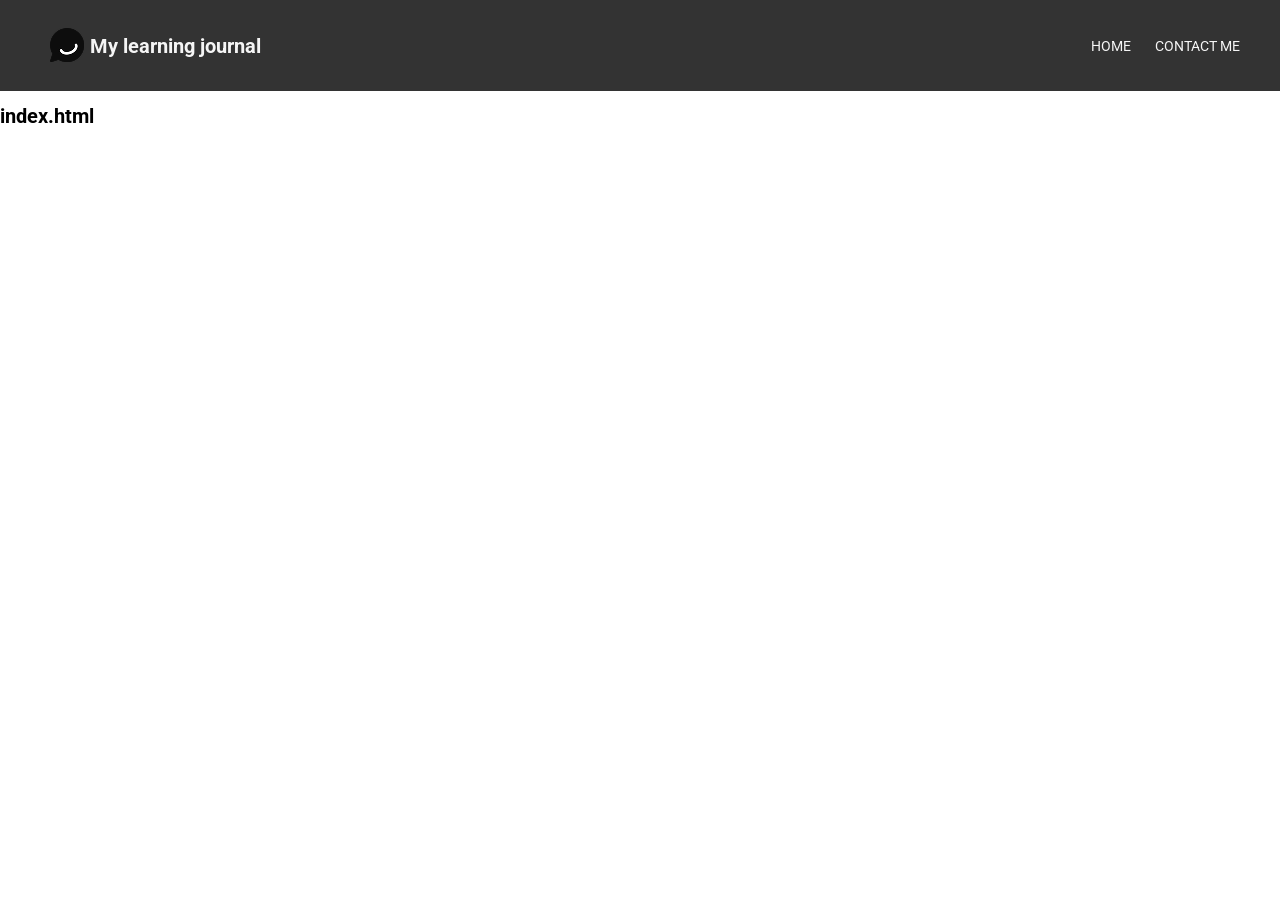
==== index.html @ 44b20f83 "Updated the HTML and CSS files, adding initial styling" ====
<html>
    <head>
        <title>My Learning Journal</title>
        <link rel="stylesheet" href="css/style.css">
        <meta name="viewport" content="width=device-width, initial-scale=1.0">
        <meta charset="UTF-8">
        <link rel="preconnect" href="https://fonts.googleapis.com">
        <link rel="preconnect" href="https://fonts.gstatic.com" crossorigin>
        <link href="https://fonts.googleapis.com/css2?family=Roboto:ital,wght@0,100..900;1,100..900&display=swap" rel="stylesheet">
    </head>
    <body>
        <header class="mainmenu sticky">
            <img src="images/speechbubble.png" class="logo" alt="speech-bubble-icon">
            <h1>My learning journal</h1>
            <ul>
                <li><a href="#">HOME</a></li>
                <li><a href="#">CONTACT ME</a></li>
            </ul>
        </header>
        <h1>index.html</h1>
    </body>
</html>
---- css/style.css ----
html, 
body {
    margin: 0;
    padding: 0;
    font-family: "Roboto", sans-serif;
}

header {
    background-color: #333;
    color: whitesmoke;
    padding: 20px 0;
    display: flex;
}

.logo{
    margin-left: 50px;
    margin-right: 5px;
}

h1{
    font-size: 20px;
}
.mainmenu {
    justify-content: space-between;
    align-items: center;
    z-index: 1000;
}

.mainmenu ul {
    margin-left: auto;
    padding-right: 30px;
    list-style: none;
}

.mainmenu ul li {
    display: inline-block;
}

.mainmenu ul li a {
    color: whitesmoke;
    text-decoration: none;
    padding: 0 10px;
    font-size: 14px;
}

.sticky{
    position: sticky;
    top: 0;
}
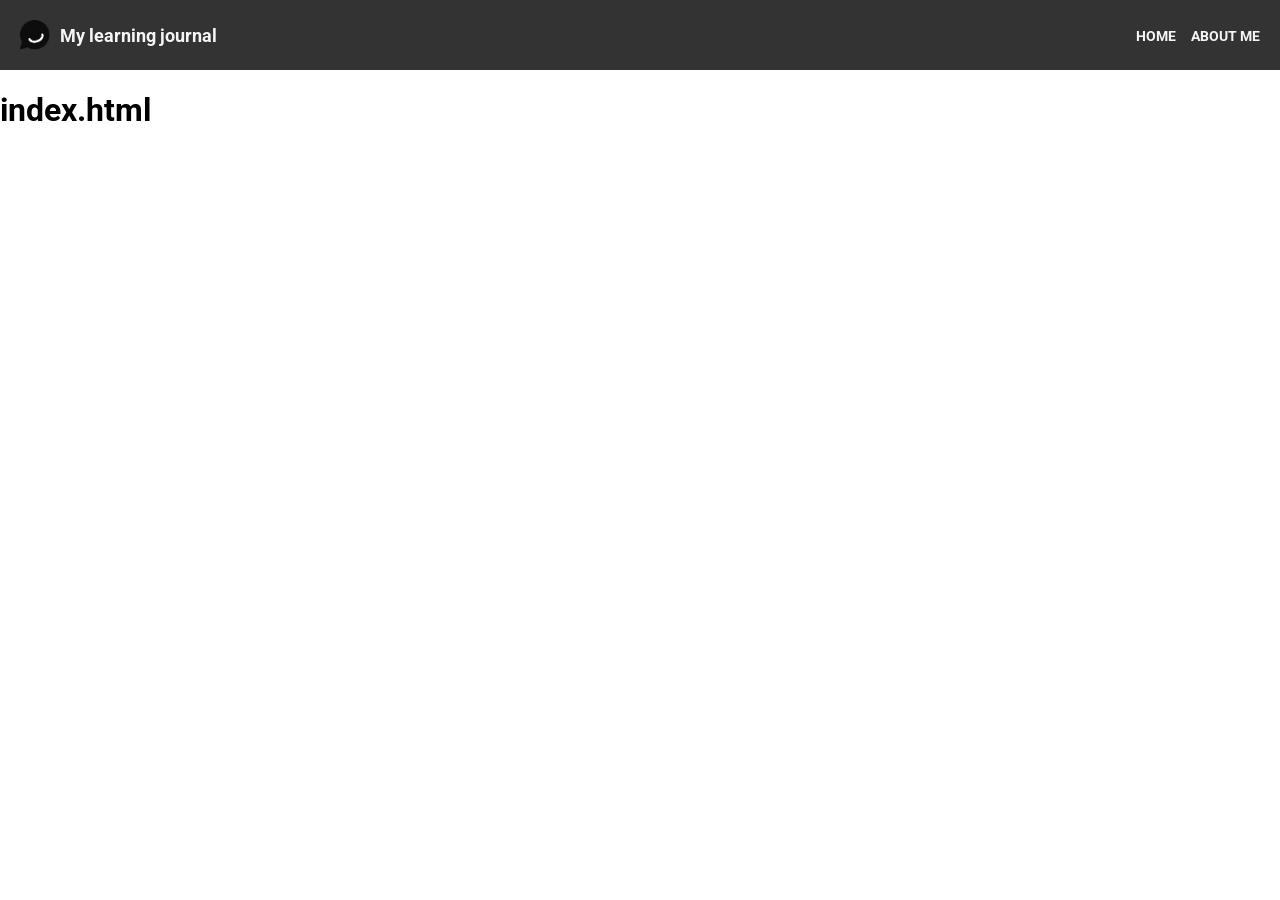
==== commit 54816693: "Updated the positioning of text in the header" ====
--- a/index.html
+++ b/index.html
@@ -10,13 +10,18 @@
     </head>
     <body>
         <header class="mainmenu sticky">
+        <div class="logo-container">
             <img src="images/speechbubble.png" class="logo" alt="speech-bubble-icon">
             <h1>My learning journal</h1>
-            <ul>
-                <li><a href="#">HOME</a></li>
-                <li><a href="#">CONTACT ME</a></li>
-            </ul>
+        </div>
+        <ul>
+            <li><a href="#">HOME</a></li>
+            <li><a href="#">ABOUT ME</a></li>
+        </ul>
         </header>
+        <main>
+
+        </main>
         <h1>index.html</h1>
     </body>
 </html>
--- a/css/style.css
+++ b/css/style.css
@@ -5,45 +5,43 @@
     font-family: "Roboto", sans-serif;
 }
 
-header {
-    background-color: #333;
-    color: whitesmoke;
-    padding: 20px 0;
-    display: flex;
+.mainmenu {
+  display: flex;
+  justify-content: space-between; 
+  align-items: center;
+  background-color: #333;
+  color: whitesmoke;
+  padding: 20px 20px;
+  flex-wrap: wrap; 
 }
 
-.logo{
-    margin-left: 50px;
-    margin-right: 5px;
+.logo-container {
+  display: flex;
+  align-items: center;
 }
 
-h1{
-    font-size: 20px;
+.logo {
+  margin-right: 10px;
+  width: 30px; 
+  height: auto;
 }
-.mainmenu {
-    justify-content: space-between;
-    align-items: center;
-    z-index: 1000;
+
+.mainmenu h1 {
+  font-size: 18px; 
+  margin: 0;
 }
 
 .mainmenu ul {
-    margin-left: auto;
-    padding-right: 30px;
-    list-style: none;
-}
-
-.mainmenu ul li {
-    display: inline-block;
+  display: flex;      
+  list-style: none;
+  margin: 0;
+  padding: 0;
+  gap: 15px;           
 }
 
 .mainmenu ul li a {
-    color: whitesmoke;
-    text-decoration: none;
-    padding: 0 10px;
-    font-size: 14px;
-}
-
-.sticky{
-    position: sticky;
-    top: 0;
-}
+  color: whitesmoke;
+  text-decoration: none;
+  font-size: 14px;
+  font-weight: bold;
+}
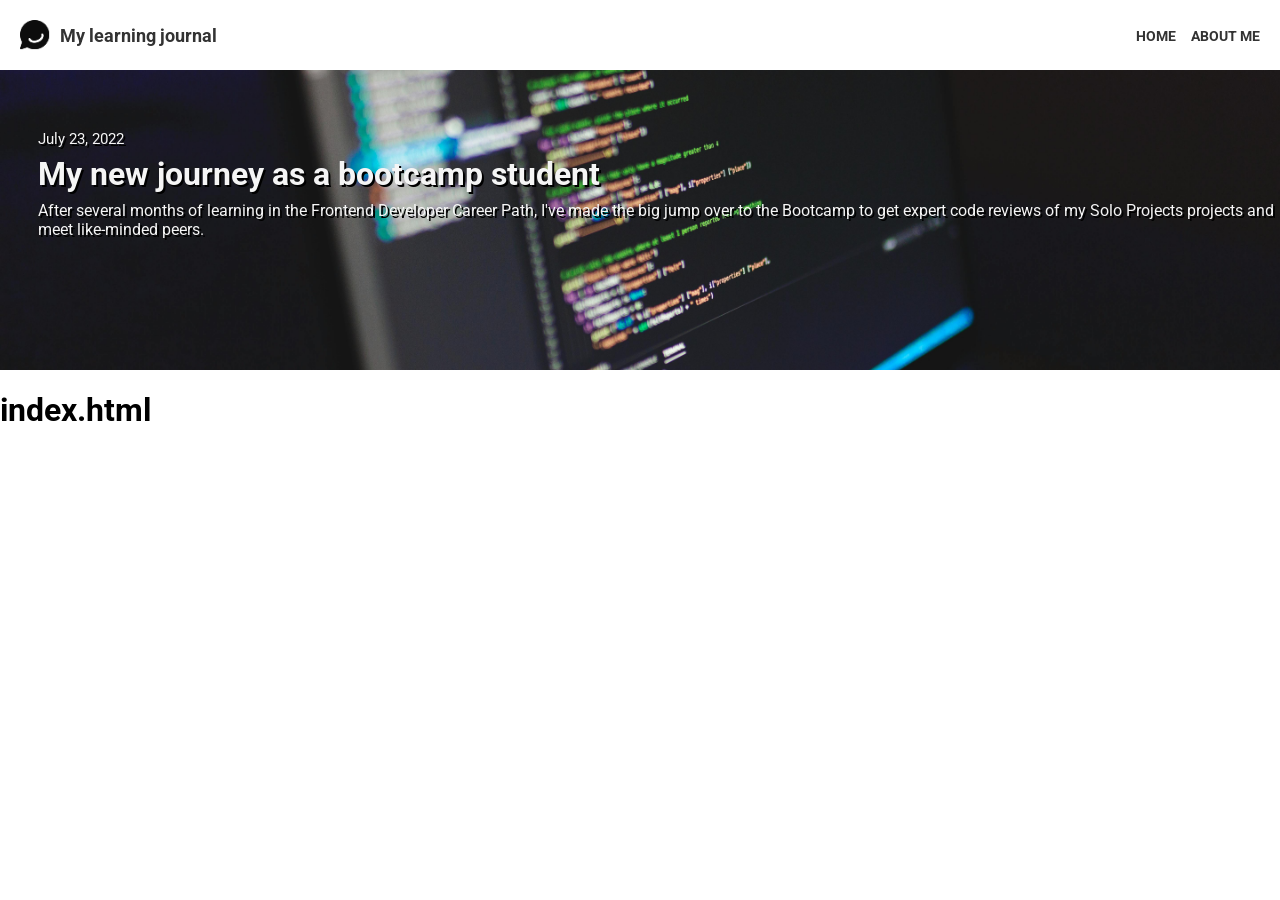
==== commit 63ba690e: "Added more styling to the page." ====
--- a/index.html
+++ b/index.html
@@ -10,16 +10,23 @@
     </head>
     <body>
         <header class="mainmenu sticky">
-        <div class="logo-container">
-            <img src="images/speechbubble.png" class="logo" alt="speech-bubble-icon">
-            <h1>My learning journal</h1>
-        </div>
+            <div class="logo-container">
+                <img src="images/speechbubble.png" class="logo" alt="speech-bubble-icon">
+                <h1>My learning journal</h1>
+            </div>
         <ul>
             <li><a href="#">HOME</a></li>
             <li><a href="#">ABOUT ME</a></li>
         </ul>
         </header>
         <main>
+            <div class="hero-image">
+                <div class="hero-text">
+                    <p class="date">July 23, 2022</p>
+                    <h1>My new journey as a bootcamp student</h1>
+                    <p>After several months of learning in the Frontend Developer Career Path, I've made the big jump over to the Bootcamp to get expert code reviews of my Solo Projects projects and meet like-minded peers.</p>
+                </div>
+            </div>
 
         </main>
         <h1>index.html</h1>
--- a/css/style.css
+++ b/css/style.css
@@ -9,8 +9,7 @@
   display: flex;
   justify-content: space-between; 
   align-items: center;
-  background-color: #333;
-  color: whitesmoke;
+  color: #333;
   padding: 20px 20px;
   flex-wrap: wrap; 
 }
@@ -29,6 +28,7 @@
 .mainmenu h1 {
   font-size: 18px; 
   margin: 0;
+  color: #333;
 }
 
 .mainmenu ul {
@@ -36,7 +36,8 @@
   list-style: none;
   margin: 0;
   padding: 0;
-  gap: 15px;           
+  gap: 15px;
+  color: #333;           
 }
 
 .mainmenu ul li a {
@@ -44,4 +45,43 @@
   text-decoration: none;
   font-size: 14px;
   font-weight: bold;
+  color: #333; 
+}
+
+.hero-image{
+    background-image: url("/images/hero-post.jpg");
+    background-size: cover;
+    background-position: center;
+    background-repeat: no-repeat;
+    position: relative;
+
+    height: 300px;
+}
+
+
+.hero-text{
+    position: absolute;
+    left: 3%;
+    top: 20%;
+    text-shadow: 2px 2px black;
+}
+
+.date{
+    font-size: 15px;
+    margin-bottom: 7px;
+}
+
+.hero-text h1,
+.hero-text p{
+    color: whitesmoke;
+    margin-top: 0;
+}
+
+.hero-text h1,
+.hero-text p:not(.date){
+    margin: 0;
+}
+
+.hero-text h1{
+    margin-bottom: 8px;
 }
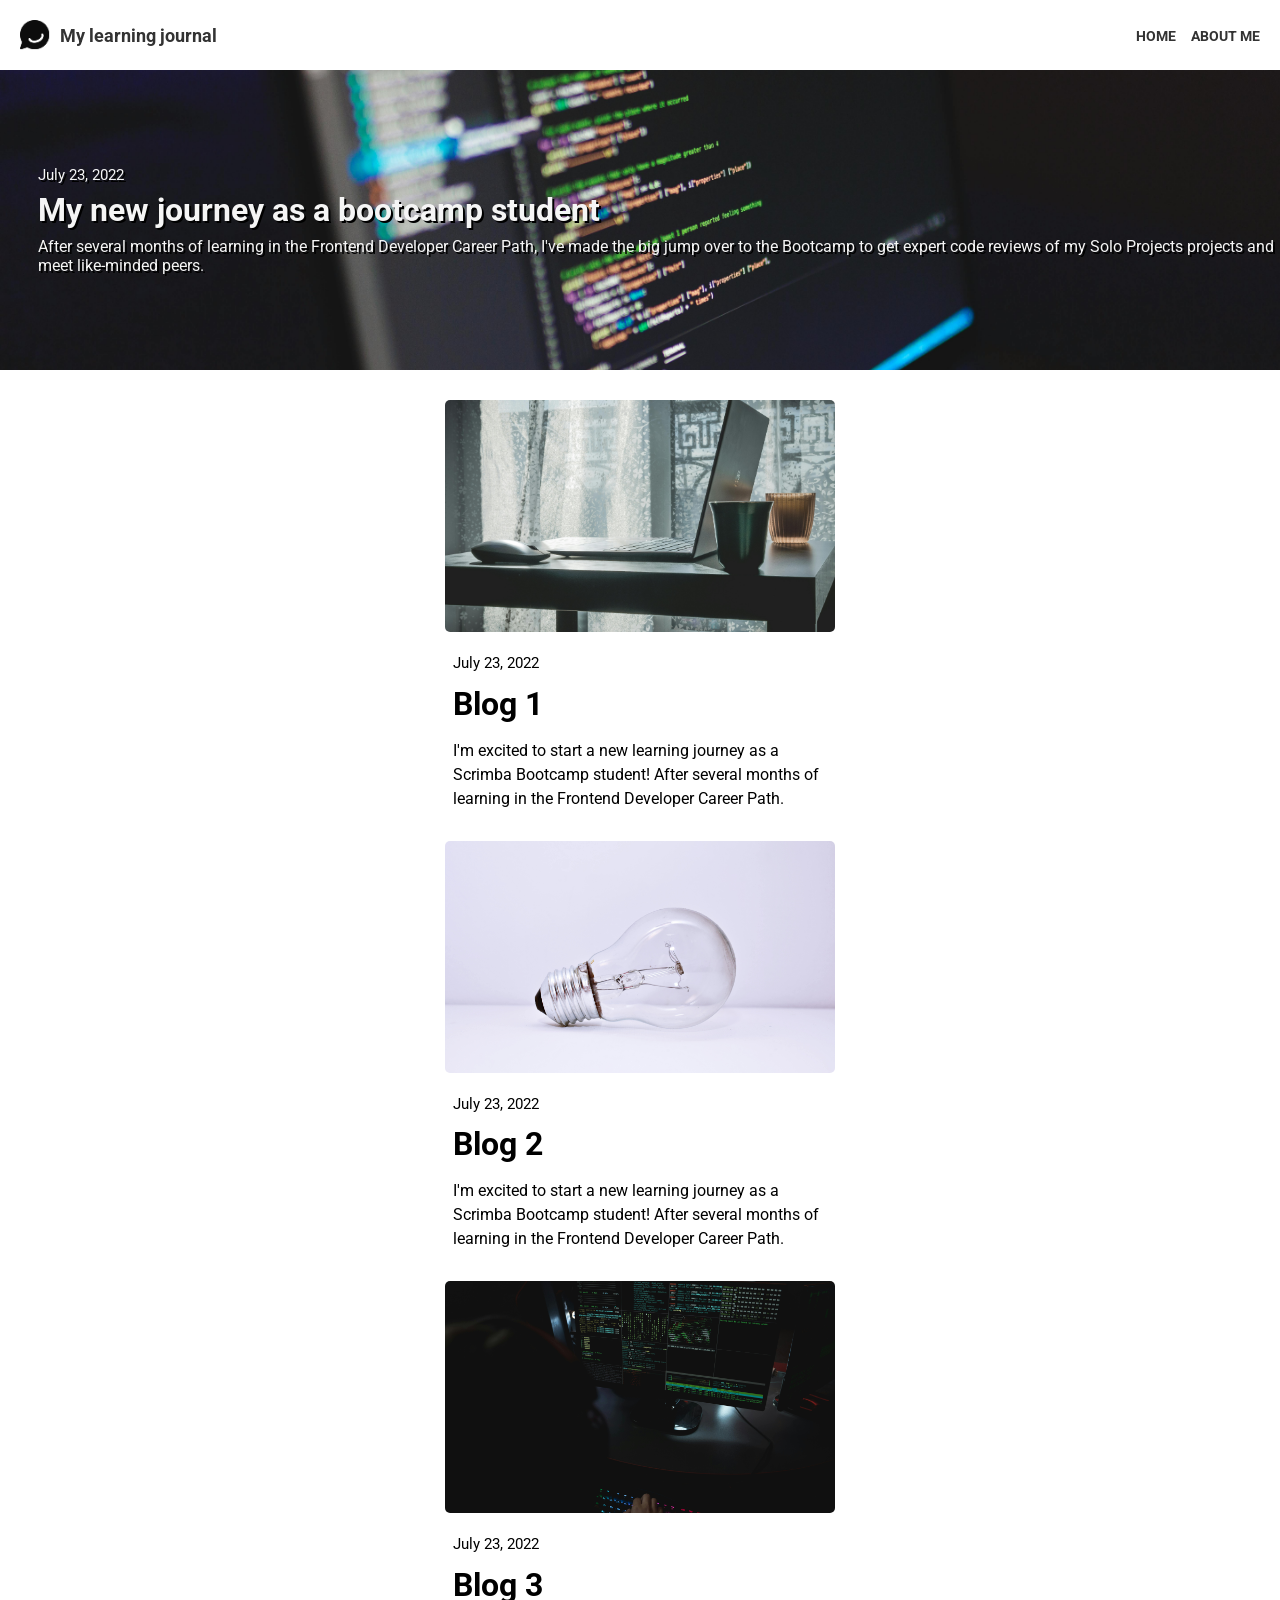
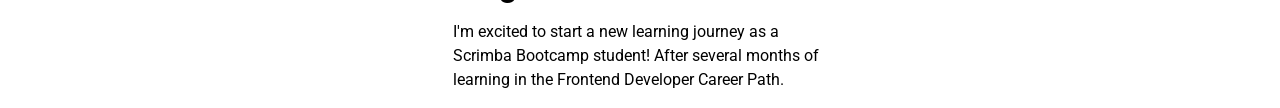
==== commit a8e29e60: "Added additional blog posts" ====
--- a/index.html
+++ b/index.html
@@ -28,7 +28,34 @@
                 </div>
             </div>
 
+            <div class="post-image-1">
+            </div>
+
+            <div class="post-text-1">
+                <p class="date">July 23, 2022</p>
+                <h1>Blog 1</h1>
+                <p>I'm excited to start a new learning journey as a Scrimba Bootcamp student! After several months of learning in the Frontend Developer Career Path.</p>
+            </div>
+
+            <div class="post-image-2">
+            </div>
+
+            <div class="post-text-2">
+                <p class="date">July 23, 2022</p>
+                <h1>Blog 2</h1>
+                <p>I'm excited to start a new learning journey as a Scrimba Bootcamp student! After several months of learning in the Frontend Developer Career Path.</p>
+            </div>
+
+            <div class="post-image-3">
+            </div>
+
+            <div class="post-text-3">
+                <p class="date">July 23, 2022</p>
+                <h1>Blog 3</h1>
+                <p>I'm excited to start a new learning journey as a Scrimba Bootcamp student! After several months of learning in the Frontend Developer Career Path.</p>
+            </div>
+
+
         </main>
-        <h1>index.html</h1>
     </body>
 </html>
--- a/css/style.css
+++ b/css/style.css
@@ -54,7 +54,6 @@
     background-position: center;
     background-repeat: no-repeat;
     position: relative;
-
     height: 300px;
 }
 
@@ -62,7 +61,7 @@
 .hero-text{
     position: absolute;
     left: 3%;
-    top: 20%;
+    top: 32%;
     text-shadow: 2px 2px black;
 }
 
@@ -84,4 +83,50 @@
 
 .hero-text h1{
     margin-bottom: 8px;
+}
+
+.post-image-1{
+    background-image: url("/images/post1.jpg");
+
+}
+
+.post-image-2{
+    background-image: url("/images/post2.jpg");
+}
+
+.post-image-3{
+    background-image: url("/images/post3.jpg");
+}
+
+.post-image-1,
+.post-image-2,
+.post-image-3{
+    background-size: cover;
+    background-position: center;
+    background-repeat: no-repeat;
+    height: 232px;
+    width: 390px;
+    margin-left: auto;
+    margin-right: auto;
+    margin-top: 30px;
+    border-radius: 5px;
+}
+
+.post-text-1,
+.post-text-2,
+.post-text-3 {
+    width: 374px;
+    margin: 20px auto 0 auto;
+}
+
+.post-text-1 h1,
+.post-text-2 h1,
+.post-text-3 h1 {
+    margin: 10px 0;
+}
+
+.post-text-1 p,
+.post-text-2 p,
+.post-text-3 p {
+    line-height: 1.5;
 }
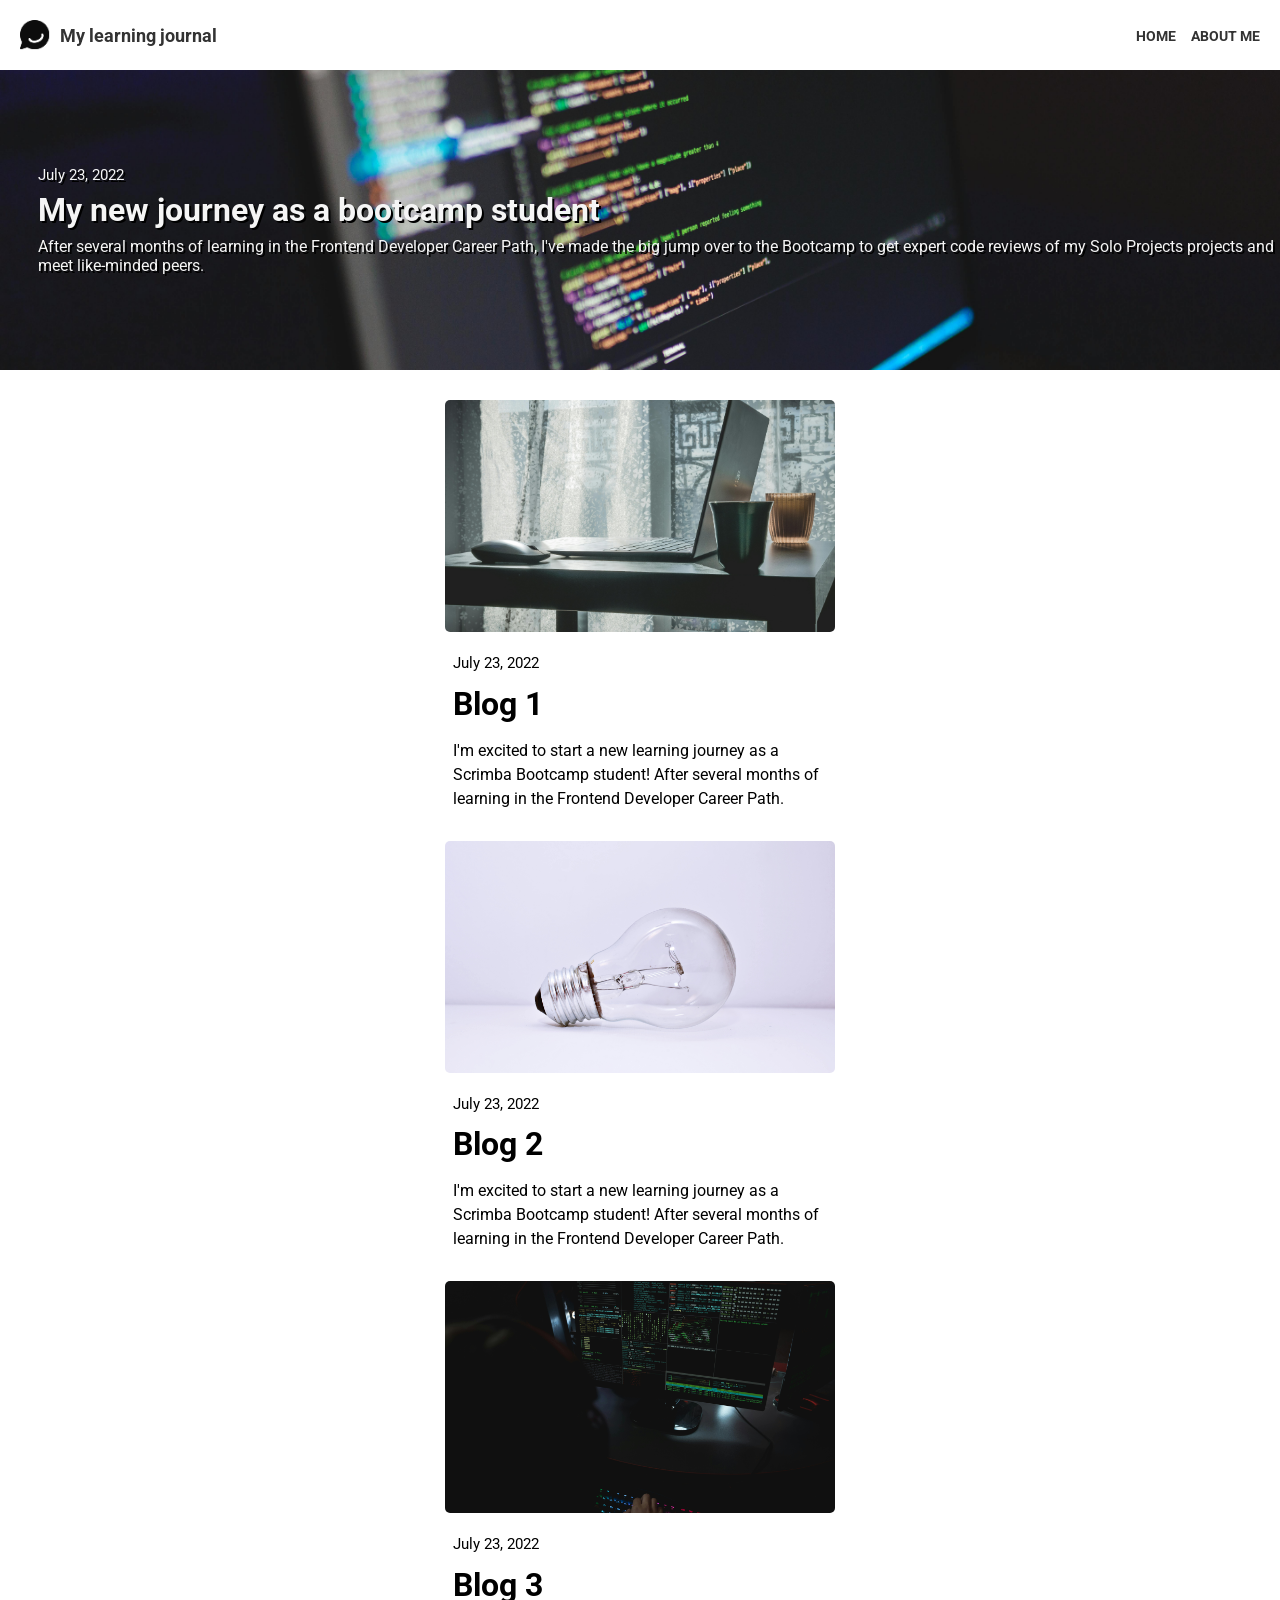
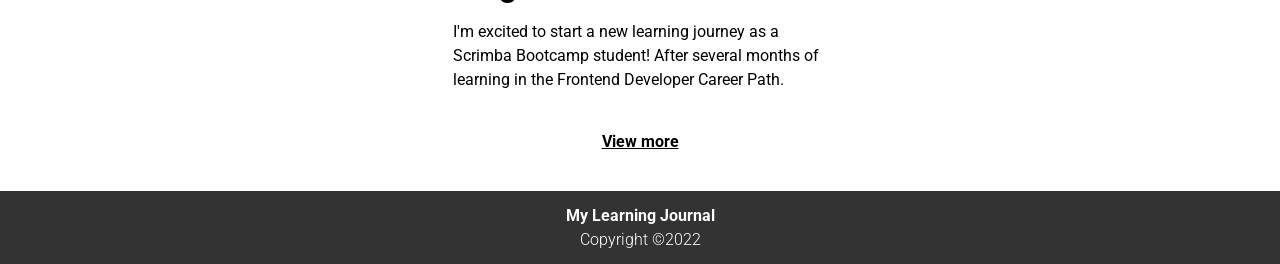
==== commit 16f96f2e: "Finished the front page." ====
--- a/index.html
+++ b/index.html
@@ -54,8 +54,11 @@
                 <h1>Blog 3</h1>
                 <p>I'm excited to start a new learning journey as a Scrimba Bootcamp student! After several months of learning in the Frontend Developer Career Path.</p>
             </div>
-
-
+        <p class="view-more">View more</p>
         </main>
+        <footer>
+            <p class="footer-bold">My Learning Journal</p>
+            <p class="footer-thin">Copyright ©2022</p>
+        </footer>
     </body>
 </html>
--- a/css/style.css
+++ b/css/style.css
@@ -129,4 +129,31 @@
 .post-text-2 p,
 .post-text-3 p {
     line-height: 1.5;
+}
+
+.view-more{
+    text-align: center;
+    font-weight: bold;
+    margin-top: 40px;
+    margin-bottom: 40px;
+    text-decoration: underline;
+}
+
+footer {
+    background-color: #333;
+    padding: 10px 0; 
+}
+
+footer p {
+    color: white;
+    text-align: center;
+    margin: 5px 0; 
+}
+
+.footer-bold {
+    font-weight: 700; 
+}
+
+.footer-thin {
+    font-weight: 300; 
 }
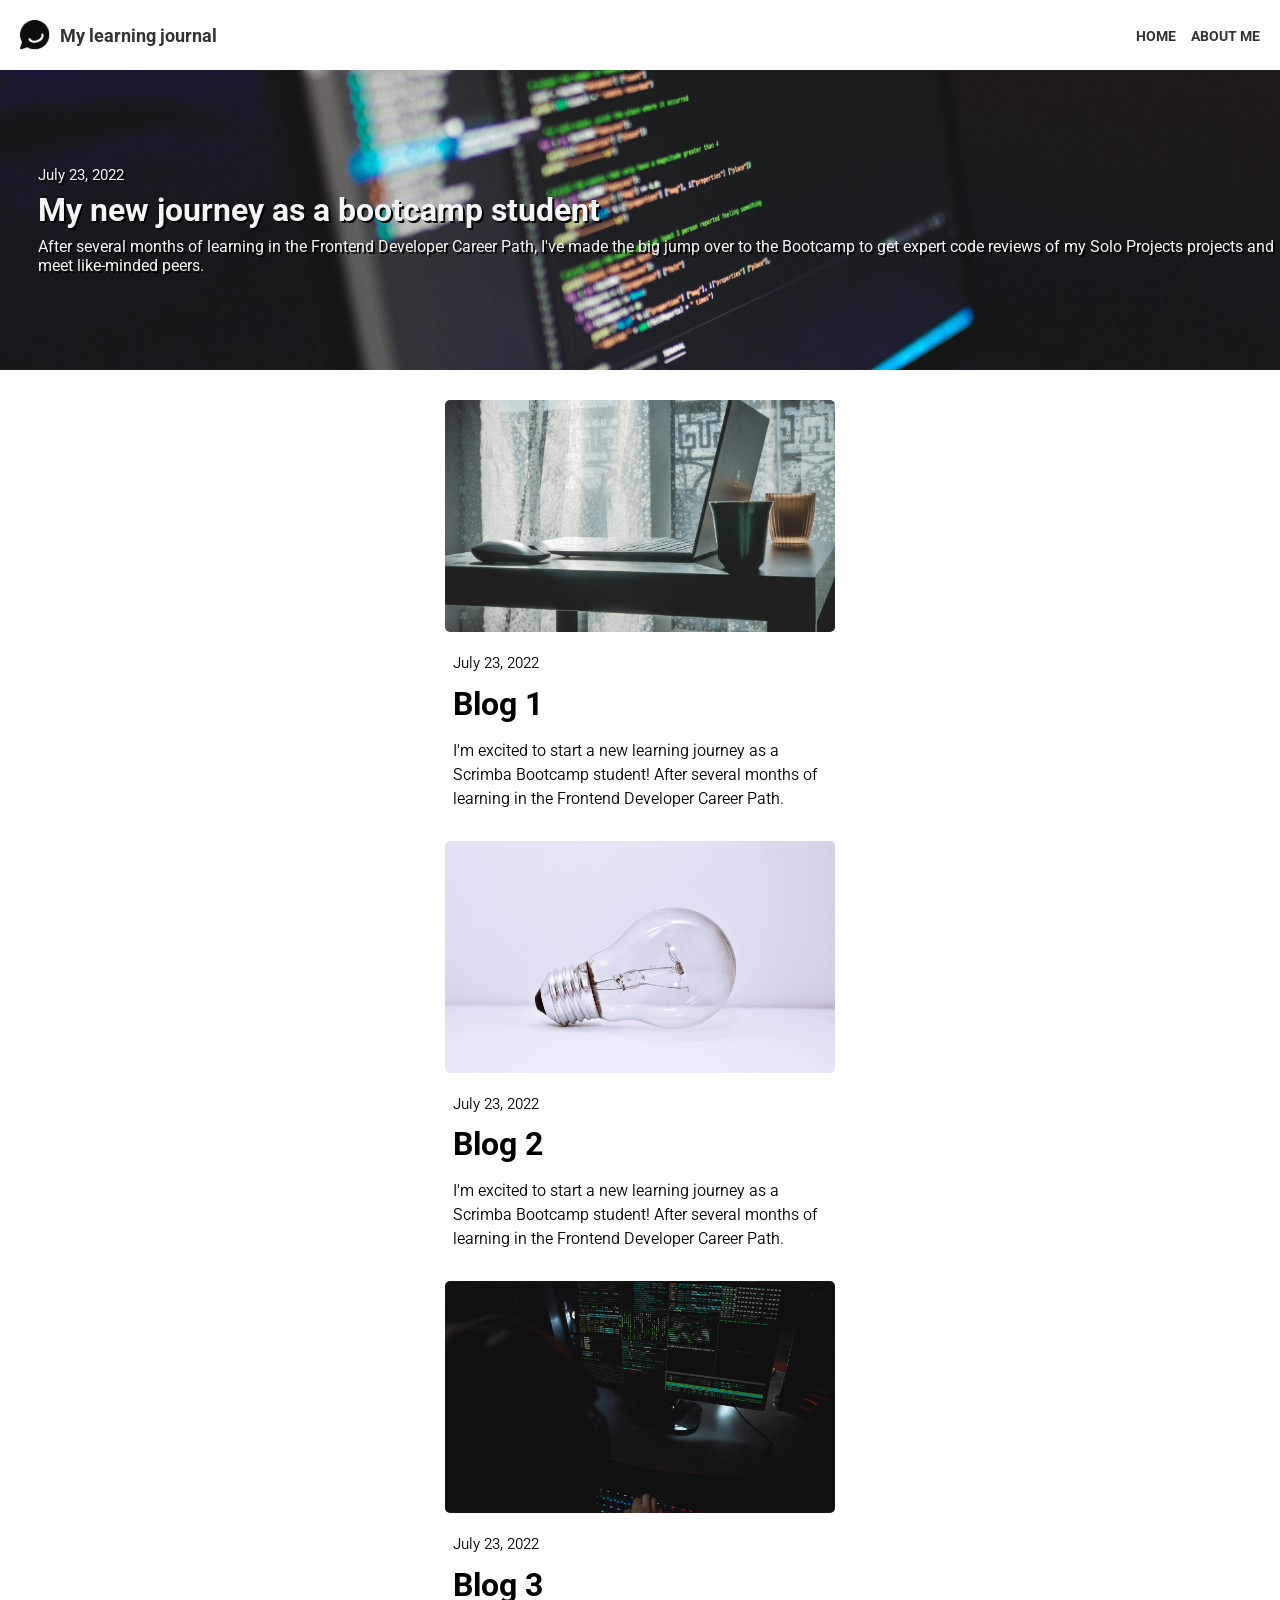
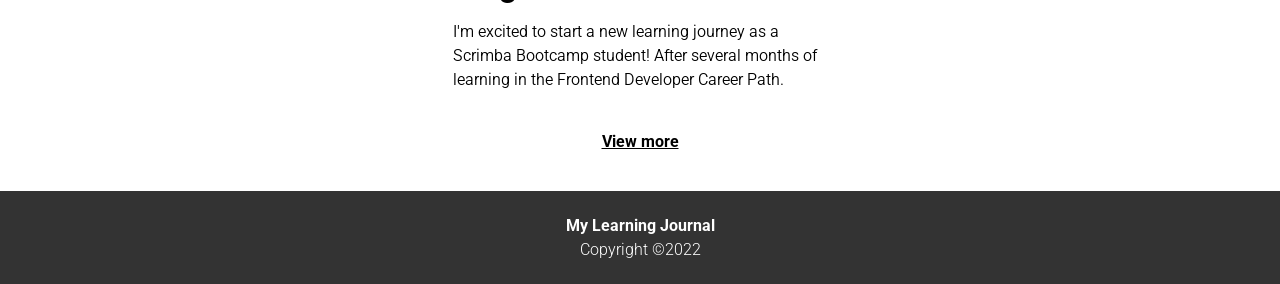
==== commit 6da375fd: "Finished the mobile design and added responsive units." ====
--- a/index.html
+++ b/index.html
@@ -15,18 +15,20 @@
                 <h1>My learning journal</h1>
             </div>
         <ul>
-            <li><a href="#">HOME</a></li>
-            <li><a href="#">ABOUT ME</a></li>
+            <li><a href="index.html">HOME</a></li>
+            <li><a href="about.html">ABOUT ME</a></li>
         </ul>
         </header>
         <main>
-            <div class="hero-image">
-                <div class="hero-text">
-                    <p class="date">July 23, 2022</p>
-                    <h1>My new journey as a bootcamp student</h1>
-                    <p>After several months of learning in the Frontend Developer Career Path, I've made the big jump over to the Bootcamp to get expert code reviews of my Solo Projects projects and meet like-minded peers.</p>
+            <a href="hero.html">
+                <div class="hero-image">
+                    <div class="hero-text">
+                        <p class="date">July 23, 2022</p>
+                        <h1>My new journey as a bootcamp student</h1>
+                        <p>After several months of learning in the Frontend Developer Career Path, I've made the big jump over to the Bootcamp to get expert code reviews of my Solo Projects projects and meet like-minded peers.</p>
+                    </div>
                 </div>
-            </div>
+            </a>
 
             <div class="post-image-1">
             </div>
--- a/css/style.css
+++ b/css/style.css
@@ -10,7 +10,7 @@
   justify-content: space-between; 
   align-items: center;
   color: #333;
-  padding: 20px 20px;
+  padding: 1.25rem 1.25rem;
   flex-wrap: wrap; 
 }
 
@@ -20,13 +20,13 @@
 }
 
 .logo {
-  margin-right: 10px;
-  width: 30px; 
+  margin-right: 0.625rem;
+  width: 1.875rem; 
   height: auto;
 }
 
 .mainmenu h1 {
-  font-size: 18px; 
+  font-size: 1.125rem; 
   margin: 0;
   color: #333;
 }
@@ -36,14 +36,14 @@
   list-style: none;
   margin: 0;
   padding: 0;
-  gap: 15px;
+  gap: 0.9375rem;
   color: #333;           
 }
 
 .mainmenu ul li a {
   color: whitesmoke;
   text-decoration: none;
-  font-size: 14px;
+  font-size: 0.875rem;
   font-weight: bold;
   color: #333; 
 }
@@ -54,7 +54,7 @@
     background-position: center;
     background-repeat: no-repeat;
     position: relative;
-    height: 300px;
+    height: 18.75rem;
 }
 
 
@@ -62,12 +62,12 @@
     position: absolute;
     left: 3%;
     top: 32%;
-    text-shadow: 2px 2px black;
+    text-shadow: 0.125rem 0.125rem black;
 }
 
 .date{
-    font-size: 15px;
-    margin-bottom: 7px;
+    font-size: 0.9375rem;
+    margin-bottom: 0.4375rem;
 }
 
 .hero-text h1,
@@ -82,12 +82,11 @@
 }
 
 .hero-text h1{
-    margin-bottom: 8px;
+    margin-bottom: 0.5rem;
 }
 
 .post-image-1{
     background-image: url("/images/post1.jpg");
-
 }
 
 .post-image-2{
@@ -104,50 +103,53 @@
     background-size: cover;
     background-position: center;
     background-repeat: no-repeat;
-    height: 232px;
-    width: 390px;
+    height: 14.5rem;
+    width: 100%;
+    max-width: 24.375rem;
     margin-left: auto;
     margin-right: auto;
-    margin-top: 30px;
-    border-radius: 5px;
+    margin-top: 1.875rem;
+    border-radius: 0.3125rem;
 }
 
 .post-text-1,
 .post-text-2,
 .post-text-3 {
-    width: 374px;
-    margin: 20px auto 0 auto;
+    width: 100%;
+    max-width: 23.375rem;
+    margin: 1.25rem auto 0 auto;
 }
 
 .post-text-1 h1,
 .post-text-2 h1,
 .post-text-3 h1 {
-    margin: 10px 0;
+    margin: 0.625rem 0;
 }
 
 .post-text-1 p,
 .post-text-2 p,
 .post-text-3 p {
     line-height: 1.5;
+    font-weight: 350;
 }
 
 .view-more{
     text-align: center;
     font-weight: bold;
-    margin-top: 40px;
-    margin-bottom: 40px;
+    margin-top: 2.5rem;
+    margin-bottom: 2.5rem;
     text-decoration: underline;
 }
 
 footer {
     background-color: #333;
-    padding: 10px 0; 
+    padding: 1.25rem 0; 
 }
 
 footer p {
     color: white;
     text-align: center;
-    margin: 5px 0; 
+    margin: 0.3125rem 0; 
 }
 
 .footer-bold {
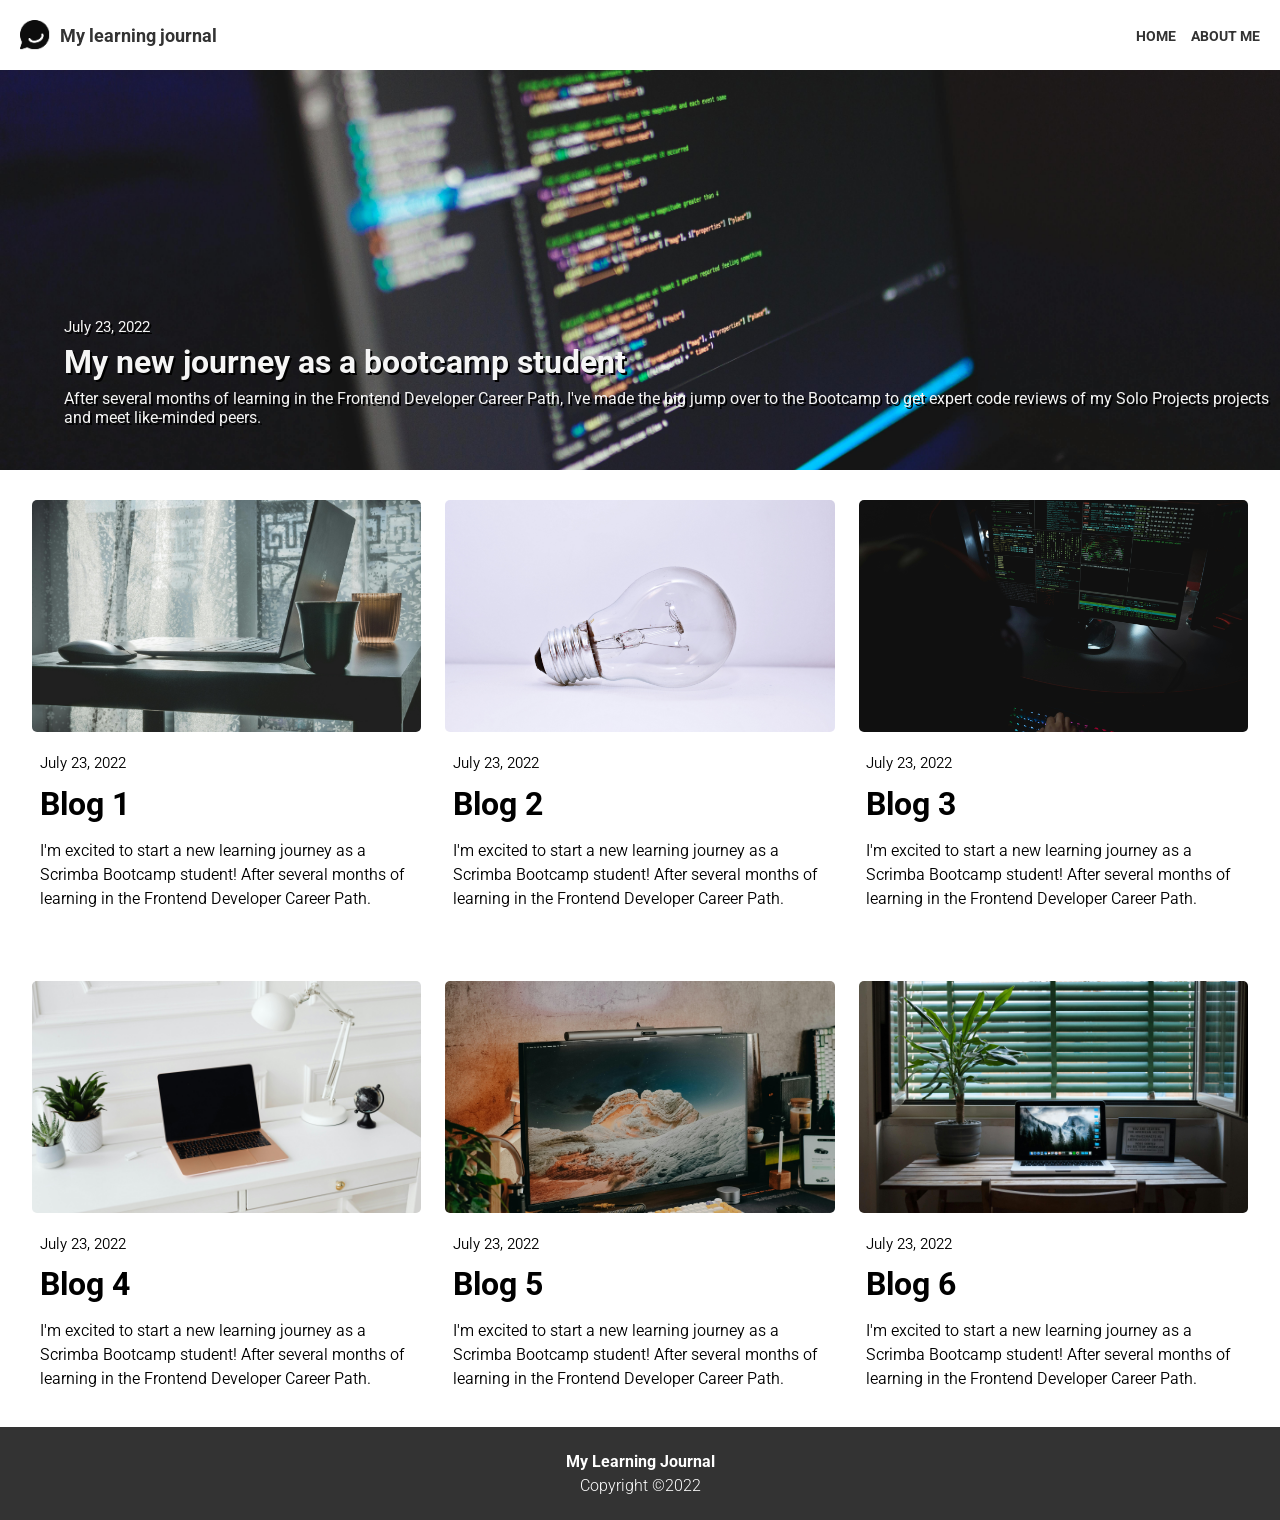
==== commit 1c89b4ef: "Made the last website responsive on Desktop." ====
--- a/index.html
+++ b/index.html
@@ -30,32 +30,74 @@
                 </div>
             </a>
 
-            <div class="post-image-1">
+        <div class="grid-container">
+
+            <div class="post-1">
+                <div class="post-image-1">
+                </div>
+                <div class="post-text-1">
+                    <p class="date">July 23, 2022</p>
+                    <h1>Blog 1</h1>
+                    <p>I'm excited to start a new learning journey as a Scrimba Bootcamp student! After several months of learning in the Frontend Developer Career Path.</p>
+                </div>
+            </div>  
+            
+            <div class="post-2">
+                 <div class="post-image-2">
+                </div>
+
+                <div class="post-text-2">
+                    <p class="date">July 23, 2022</p>
+                    <h1>Blog 2</h1>
+                    <p>I'm excited to start a new learning journey as a Scrimba Bootcamp student! After several months of learning in the Frontend Developer Career Path.</p>
+                </div>
             </div>
 
-            <div class="post-text-1">
-                <p class="date">July 23, 2022</p>
-                <h1>Blog 1</h1>
-                <p>I'm excited to start a new learning journey as a Scrimba Bootcamp student! After several months of learning in the Frontend Developer Career Path.</p>
+            <div class="post-3">
+                <div class="post-image-3">
+                </div>
+
+                <div class="post-text-3">
+                    <p class="date">July 23, 2022</p>
+                    <h1>Blog 3</h1>
+                    <p>I'm excited to start a new learning journey as a Scrimba Bootcamp student! After several months of learning in the Frontend Developer Career Path.</p>
+                </div>
             </div>
 
-            <div class="post-image-2">
+            <div class="post-4">
+                <div class="post-image-4">
+                </div>
+
+                <div class="post-text-4">
+                    <p class="date">July 23, 2022</p>
+                    <h1>Blog 4</h1>
+                    <p>I'm excited to start a new learning journey as a Scrimba Bootcamp student! After several months of learning in the Frontend Developer Career Path.</p>
+                </div>
             </div>
 
-            <div class="post-text-2">
-                <p class="date">July 23, 2022</p>
-                <h1>Blog 2</h1>
-                <p>I'm excited to start a new learning journey as a Scrimba Bootcamp student! After several months of learning in the Frontend Developer Career Path.</p>
+            <div class="post-5">
+                <div class="post-image-5">
+                </div>
+
+                <div class="post-text-5">
+                    <p class="date">July 23, 2022</p>
+                    <h1>Blog 5</h1>
+                    <p>I'm excited to start a new learning journey as a Scrimba Bootcamp student! After several months of learning in the Frontend Developer Career Path.</p>
+                </div>
             </div>
 
-            <div class="post-image-3">
+            <div class="post-6">
+                <div class="post-image-6">
+                </div>
+
+                <div class="post-text-6">
+                    <p class="date">July 23, 2022</p>
+                    <h1>Blog 6</h1>
+                    <p>I'm excited to start a new learning journey as a Scrimba Bootcamp student! After several months of learning in the Frontend Developer Career Path.</p>
+                </div>
             </div>
+        </div>
 
-            <div class="post-text-3">
-                <p class="date">July 23, 2022</p>
-                <h1>Blog 3</h1>
-                <p>I'm excited to start a new learning journey as a Scrimba Bootcamp student! After several months of learning in the Frontend Developer Career Path.</p>
-            </div>
         <p class="view-more">View more</p>
         </main>
         <footer>
--- a/css/style.css
+++ b/css/style.css
@@ -1,3 +1,6 @@
+*, *::before, *::after {
+    box-sizing: border-box;
+}
 html, 
 body {
     margin: 0;
@@ -97,9 +100,24 @@
     background-image: url("/images/post3.jpg");
 }
 
+.post-image-4{
+    background-image: url("/images/post4.jpg");
+}
+
+.post-image-5{
+    background-image: url("/images/post5.jpg");
+}
+
+.post-image-6{
+    background-image: url("/images/post6.jpg");
+}
+
 .post-image-1,
 .post-image-2,
-.post-image-3{
+.post-image-3,
+.post-image-4,
+.post-image-5,
+.post-image-6{
     background-size: cover;
     background-position: center;
     background-repeat: no-repeat;
@@ -114,7 +132,10 @@
 
 .post-text-1,
 .post-text-2,
-.post-text-3 {
+.post-text-3,
+.post-text-4,
+.post-text-5,
+.post-text-6 {
     width: 100%;
     max-width: 23.375rem;
     margin: 1.25rem auto 0 auto;
@@ -122,15 +143,27 @@
 
 .post-text-1 h1,
 .post-text-2 h1,
-.post-text-3 h1 {
+.post-text-3 h1,
+.post-text-4 h1,
+.post-text-5 h1,
+.post-text-6 h1 {
     margin: 0.625rem 0;
 }
 
 .post-text-1 p,
 .post-text-2 p,
-.post-text-3 p {
+.post-text-3 p,
+.post-text-4 p,
+.post-text-5 p,
+.post-text-6 p {
     line-height: 1.5;
     font-weight: 350;
+}
+
+.post-4,
+.post-5,
+.post-6{
+    display: none;
 }
 
 .view-more{
@@ -158,4 +191,39 @@
 
 .footer-thin {
     font-weight: 300; 
+}
+
+
+@media (min-width: 768px){
+
+    .hero-image{
+        position: relative;
+        height: 25rem;
+}
+
+    .hero-text{
+        position: absolute;
+        left: 5%;
+        top: 62%;
+        text-shadow: 0.125rem 0.125rem black;
+}
+
+    .grid-container{
+        display: grid;
+        grid-template-columns: repeat(3, 1fr);
+        gap: 1.5rem;
+        padding: 0 2rem;
+        margin-bottom: 1.25rem;
+    }
+
+    .view-more{
+        display: none;
+    }
+
+    .post-4,
+    .post-5,
+    .post-6{
+        display: block;
+    }
+
 }
